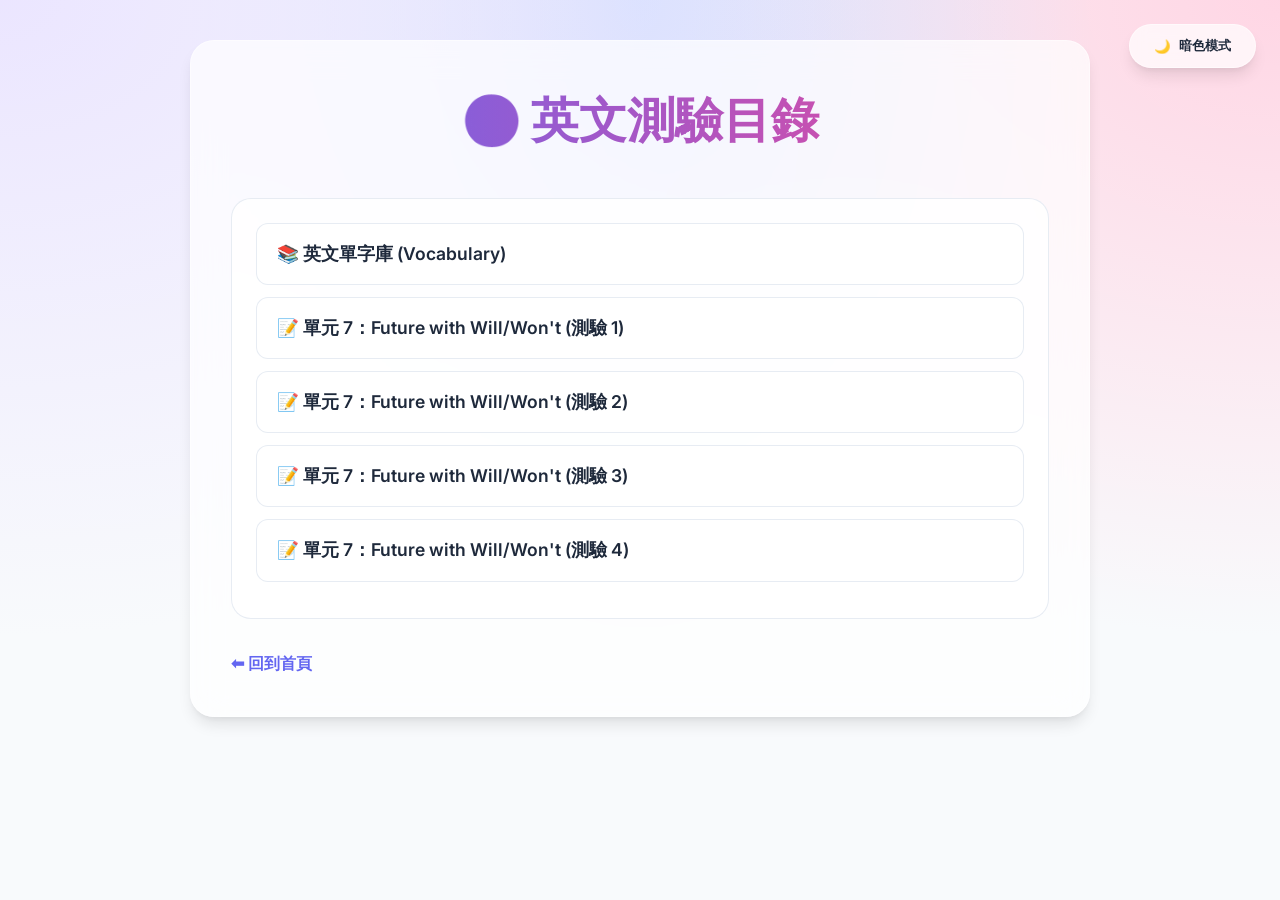
==== english.html @ 87b7e887 "Add English Unit 7 Quiz 4" ====
<!DOCTYPE html>
<html lang="zh-Hant">
<head>
    <meta charset="UTF-8">
    <meta name="viewport" content="width=device-width, initial-scale=1.0">
    <title>英文測驗索引</title>
    <link rel="stylesheet" href="style.css">
    <script>
        function toggleTheme() {
            const html = document.documentElement;
            const btn = document.getElementById('themeBtn');
            const currentTheme = html.getAttribute('data-theme');
            const newTheme = currentTheme === 'dark' ? 'light' : 'dark';
            html.setAttribute('data-theme', newTheme);
            btn.innerHTML = newTheme === 'dark' ? '<span>☀️</span> 亮色模式' : '<span>🌙</span> 暗色模式';
            localStorage.setItem('theme', newTheme);
        }

        window.addEventListener('DOMContentLoaded', function() {
            const savedTheme = localStorage.getItem('theme') || 'light';
            document.documentElement.setAttribute('data-theme', savedTheme);
            const btn = document.getElementById('themeBtn');
            if (savedTheme === 'dark') btn.innerHTML = '<span>☀️</span> 亮色模式';
        });
    </script>
</head>
<body>

<div class="theme-toggle">
    <button id="themeBtn" onclick="toggleTheme()"><span>🌙</span> 暗色模式</button>
</div>

<div class="container">
    <h1>🌍 英文測驗目錄</h1>
    
    <div class="unit-section">
        <ul>
            <li><a href="english_vocab.html" class="quiz-link">📚 英文單字庫 (Vocabulary)</a></li>
            <li><a href="english_unit7.html" class="quiz-link">📝 單元 7：Future with Will/Won't (測驗 1)</a></li>
            <li><a href="english_unit7_quiz2.html" class="quiz-link">📝 單元 7：Future with Will/Won't (測驗 2)</a></li>
            <li><a href="english_unit7_quiz3.html" class="quiz-link">📝 單元 7：Future with Will/Won't (測驗 3)</a></li>
            <li><a href="english_unit7_quiz4.html" class="quiz-link">📝 單元 7：Future with Will/Won't (測驗 4)</a></li>
        </ul>
    </div>

    <p><a href="index.html" style="text-decoration: none; font-weight: bold; color: var(--accent-primary);">⬅ 回到首頁</a></p>
</div>
</body>
</html>
---- style.css ----
@import url('https://fonts.googleapis.com/css2?family=Inter:wght@400;500;600;700&family=Outfit:wght@400;600;800&display=swap');

/* Modern Design Tokens */
:root {
    /* Color Palette */
    --accent-primary: #6366f1; /* Indigo */
    --accent-secondary: #ec4899; /* Pink */
    --accent-success: #10b981; /* Emerald */
    --accent-warning: #f59e0b; /* Amber */
    --accent-danger: #ef4444; /* Red */

    /* Light Mode */
    --bg-primary: #f8fafc;
    --bg-secondary: rgba(255, 255, 255, 0.8);
    --text-primary: #1e293b;
    --text-secondary: #64748b;
    --border-color: rgba(226, 232, 240, 0.8);
    --glass-bg: rgba(255, 255, 255, 0.7);
    --glass-border: rgba(255, 255, 255, 0.5);
    --shadow: 0 10px 15px -3px rgba(0, 0, 0, 0.1), 0 4px 6px -2px rgba(0, 0, 0, 0.05);
}

[data-theme="dark"] {
    /* Dark Mode */
    --bg-primary: #0f172a;
    --bg-secondary: rgba(30, 41, 59, 0.8);
    --text-primary: #f8fafc;
    --text-secondary: #94a3b8;
    --border-color: rgba(51, 65, 85, 0.8);
    --glass-bg: rgba(30, 41, 59, 0.7);
    --glass-border: rgba(255, 255, 255, 0.05);
    --shadow: 0 20px 25px -5px rgba(0, 0, 0, 0.3), 0 10px 10px -5px rgba(0, 0, 0, 0.04);
}

/* Global Styles */
* {
    margin: 0;
    padding: 0;
    box-sizing: border-box;
    transition: background-color 0.4s cubic-bezier(0.4, 0, 0.2, 1), 
                color 0.4s cubic-bezier(0.4, 0, 0.2, 1),
                border-color 0.4s cubic-bezier(0.4, 0, 0.2, 1),
                box-shadow 0.4s cubic-bezier(0.4, 0, 0.2, 1);
}

body {
    font-family: 'Inter', "Microsoft JhengHei", sans-serif;
    background-color: var(--bg-primary);
    background-image: radial-gradient(at 0% 0%, hsla(253,16%,7%,1) 0, transparent 50%), 
                      radial-gradient(at 50% 0%, hsla(225,39%,30%,1) 0, transparent 50%), 
                      radial-gradient(at 100% 0%, hsla(339,49%,30%,1) 0, transparent 50%);
    background-attachment: fixed;
    color: var(--text-primary);
    line-height: 1.6;
    min-height: 100vh;
    padding: 40px 20px;
}

[data-theme="light"] body {
    background-image: radial-gradient(at 0% 0%, hsla(253,100%,95%,1) 0, transparent 50%), 
                      radial-gradient(at 50% 0%, hsla(225,100%,92%,1) 0, transparent 50%), 
                      radial-gradient(at 100% 0%, hsla(339,100%,92%,1) 0, transparent 50%);
}

.container {
    max-width: 900px;
    margin: 0 auto;
    background: var(--glass-bg);
    backdrop-filter: blur(16px);
    -webkit-backdrop-filter: blur(16px);
    border: 1px solid var(--glass-border);
    padding: 40px;
    border-radius: 24px;
    box-shadow: var(--shadow);
}

h1, h2, h3 {
    font-family: 'Outfit', sans-serif;
    color: var(--text-primary);
    margin-bottom: 1.5rem;
}

h1 {
    font-size: 3rem;
    font-weight: 800;
    text-align: center;
    background: linear-gradient(to right, var(--accent-primary), var(--accent-secondary));
    -webkit-background-clip: text;
    background-clip: text;
    -webkit-text-fill-color: transparent;
    margin-bottom: 2.5rem;
}

/* Theme Toggle */
.theme-toggle {
    position: fixed;
    top: 24px;
    right: 24px;
    z-index: 1000;
}

#themeBtn {
    background: var(--glass-bg);
    backdrop-filter: blur(8px);
    border: 1px solid var(--glass-border);
    color: var(--text-primary);
    padding: 12px 24px;
    border-radius: 99px;
    font-weight: 600;
    cursor: pointer;
    box-shadow: var(--shadow);
    display: flex;
    align-items: center;
    gap: 8px;
}

#themeBtn:hover {
    transform: translateY(-2px);
    background: var(--bg-secondary);
}

/* Subjects Grid */
.subjects-grid {
    display: grid;
    grid-template-columns: repeat(auto-fit, minmax(260px, 1fr));
    gap: 24px;
}

.subject-card {
    position: relative;
    padding: 40px 30px;
    border-radius: 20px;
    text-align: center;
    text-decoration: none;
    color: white;
    overflow: hidden;
    transition: transform 0.4s cubic-bezier(0.175, 0.885, 0.32, 1.275);
}

.subject-card::before {
    content: '';
    position: absolute;
    top: 0;
    left: 0;
    width: 100%;
    height: 100%;
    background: linear-gradient(135deg, rgba(255,255,255,0.2), transparent);
    z-index: 1;
}

.subject-card:hover {
    transform: translateY(-12px);
    box-shadow: 0 20px 40px rgba(0,0,0,0.2);
}

.science-card { background: linear-gradient(135deg, #f43f5e, #be123c); }
.english-card { background: linear-gradient(135deg, #f59e0b, #b45309); }
.math-card { background: linear-gradient(135deg, #10b981, #047857); }
.society-card { background: linear-gradient(135deg, #6366f1, #4338ca); }

.subject-card h2 {
    color: white;
    font-size: 2.5rem;
    margin-bottom: 0.5rem;
    z-index: 2;
    position: relative;
}

.subject-card p {
    font-weight: 500;
    opacity: 0.9;
    z-index: 2;
    position: relative;
}

/* Unit Sections and Quiz Links */
.unit-section {
    margin-bottom: 32px;
    padding: 24px;
    background: var(--bg-secondary);
    border: 1px solid var(--border-color);
    border-radius: 20px;
}

.unit-title {
    font-size: 1.4rem;
    font-weight: 700;
    margin-bottom: 20px;
    color: var(--accent-primary);
    border-bottom: 2px solid var(--border-color);
    padding-bottom: 10px;
}

.unit-section ul {
    list-style: none;
}

.quiz-link {
    display: block;
    padding: 16px 20px;
    margin-bottom: 12px;
    background: var(--glass-bg);
    border: 1px solid var(--border-color);
    border-radius: 12px;
    text-decoration: none;
    color: var(--text-primary);
    font-weight: 600;
    font-size: 1.1rem;
    transition: all 0.3s ease;
}

.quiz-link:hover {
    transform: translateX(8px);
    border-color: var(--accent-primary);
    background: var(--bg-primary);
    box-shadow: var(--shadow);
}

.back-home {
    display: inline-block;
    margin-top: 20px;
    text-decoration: none;
    font-weight: bold;
    color: var(--accent-primary);
    transition: opacity 0.2s;
}

.back-home:hover {
    opacity: 0.7;
}

/* Quiz Styles */
.question {
    background: var(--bg-primary);
    padding: 24px;
    border-radius: 16px;
    margin-bottom: 24px;
    border: 1px solid var(--border-color);
}

.question p {
    font-size: 1.25rem;
    font-weight: 600;
}

.options li {
    list-style: none;
    margin: 12px 0;
}

.options label {
    display: flex;
    align-items: center;
    padding: 16px 24px;
    background: var(--bg-secondary);
    border: 1px solid var(--border-color);
    border-radius: 12px;
    cursor: pointer;
    transition: all 0.2s ease;
    font-size: 1.15rem;
}

.options label:hover {
    border-color: var(--accent-primary);
    background: var(--bg-primary);
}

.options input[type="radio"]:checked + span {
    color: var(--accent-primary);
    font-weight: 600;
}

button#submitBtn {
    background: linear-gradient(to right, var(--accent-primary), var(--accent-secondary));
    color: white;
    border: none;
    padding: 18px;
    border-radius: 16px;
    font-size: 1.1rem;
    font-weight: 700;
    width: 100%;
    cursor: pointer;
    box-shadow: 0 10px 20px -5px rgba(99, 102, 241, 0.4);
}

button#submitBtn:hover {
    transform: scale(1.02);
    box-shadow: 0 15px 30px -5px rgba(99, 102, 241, 0.5);
}

#result {
    margin-top: 40px;
    padding: 30px;
    border-radius: 20px;
    background: var(--glass-bg);
    border: 2px solid var(--accent-primary);
}

.history-item {
    background: var(--bg-primary);
    padding: 20px;
    border-radius: 16px;
    margin-bottom: 16px;
    border: 1px solid var(--border-color);
}

/* Responsive */
@media (max-width: 640px) {
    body { padding: 20px 10px; }
    .container { padding: 24px; border-radius: 20px; }
    h1 { font-size: 2.2rem; }
    .theme-toggle { top: 12px; right: 12px; }
    #themeBtn { padding: 8px 16px; font-size: 0.9rem; }
}
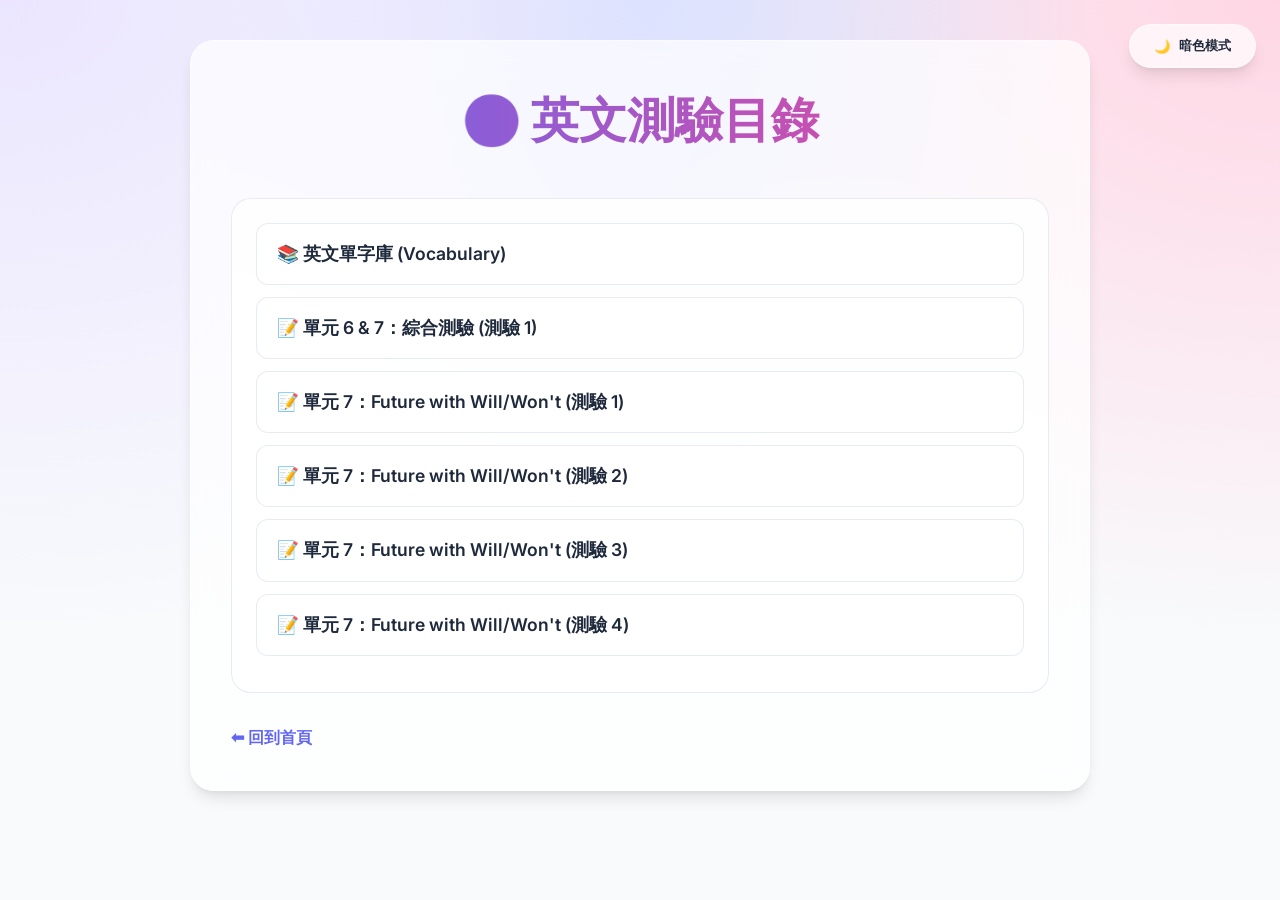
==== commit cd8ccd34: "Add English Unit 6&7 comprehensive quiz" ====
--- a/english.html
+++ b/english.html
@@ -36,6 +36,7 @@
     <div class="unit-section">
         <ul>
             <li><a href="english_vocab.html" class="quiz-link">📚 英文單字庫 (Vocabulary)</a></li>
+            <li><a href="english_unit6_7_quiz1.html" class="quiz-link">📝 單元 6 & 7：綜合測驗 (測驗 1)</a></li>
             <li><a href="english_unit7.html" class="quiz-link">📝 單元 7：Future with Will/Won't (測驗 1)</a></li>
             <li><a href="english_unit7_quiz2.html" class="quiz-link">📝 單元 7：Future with Will/Won't (測驗 2)</a></li>
             <li><a href="english_unit7_quiz3.html" class="quiz-link">📝 單元 7：Future with Will/Won't (測驗 3)</a></li>
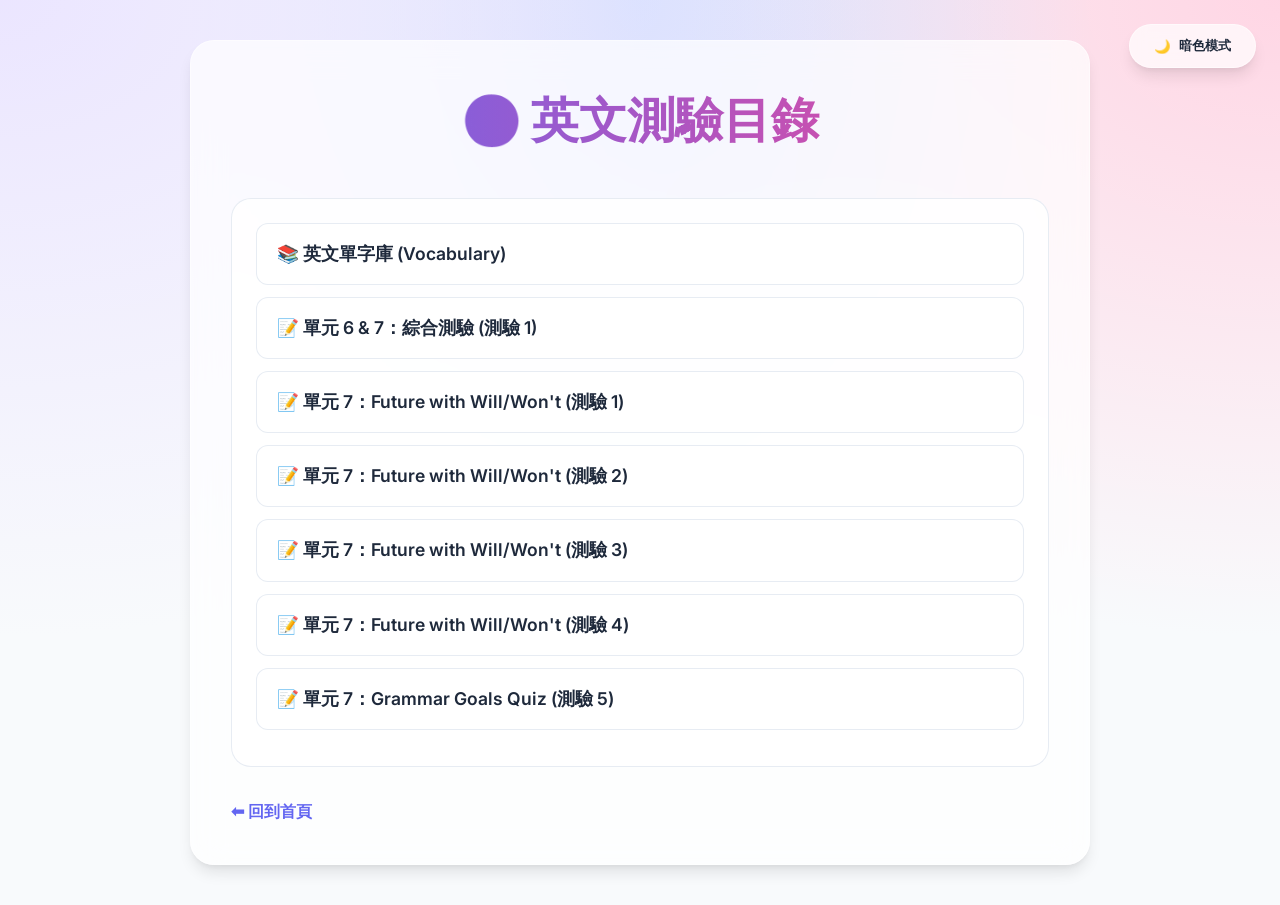
==== commit b90ef386: "Add Unit 7 Grammar Goals quiz" ====
--- a/english.html
+++ b/english.html
@@ -41,6 +41,7 @@
             <li><a href="english_unit7_quiz2.html" class="quiz-link">📝 單元 7：Future with Will/Won't (測驗 2)</a></li>
             <li><a href="english_unit7_quiz3.html" class="quiz-link">📝 單元 7：Future with Will/Won't (測驗 3)</a></li>
             <li><a href="english_unit7_quiz4.html" class="quiz-link">📝 單元 7：Future with Will/Won't (測驗 4)</a></li>
+            <li><a href="english_unit7_quiz5.html" class="quiz-link">📝 單元 7：Grammar Goals Quiz (測驗 5)</a></li>
         </ul>
     </div>
 
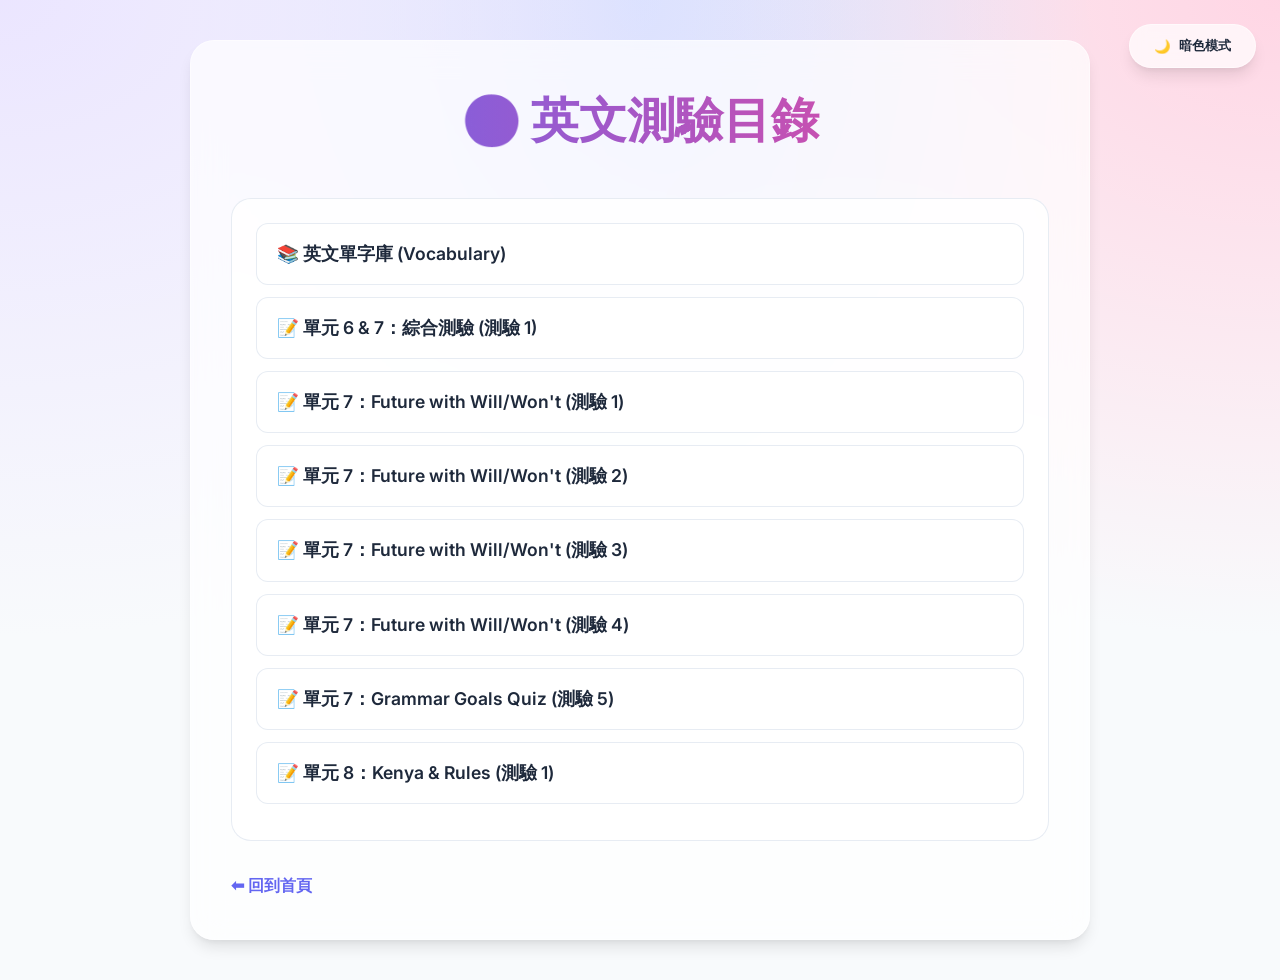
==== commit 1b74011e: "englishunit8" ====
--- a/english.html
+++ b/english.html
@@ -42,6 +42,7 @@
             <li><a href="english_unit7_quiz3.html" class="quiz-link">📝 單元 7：Future with Will/Won't (測驗 3)</a></li>
             <li><a href="english_unit7_quiz4.html" class="quiz-link">📝 單元 7：Future with Will/Won't (測驗 4)</a></li>
             <li><a href="english_unit7_quiz5.html" class="quiz-link">📝 單元 7：Grammar Goals Quiz (測驗 5)</a></li>
+            <li><a href="english_unit8_quiz1.html" class="quiz-link">📝 單元 8：Kenya & Rules (測驗 1)</a></li>
         </ul>
     </div>
 
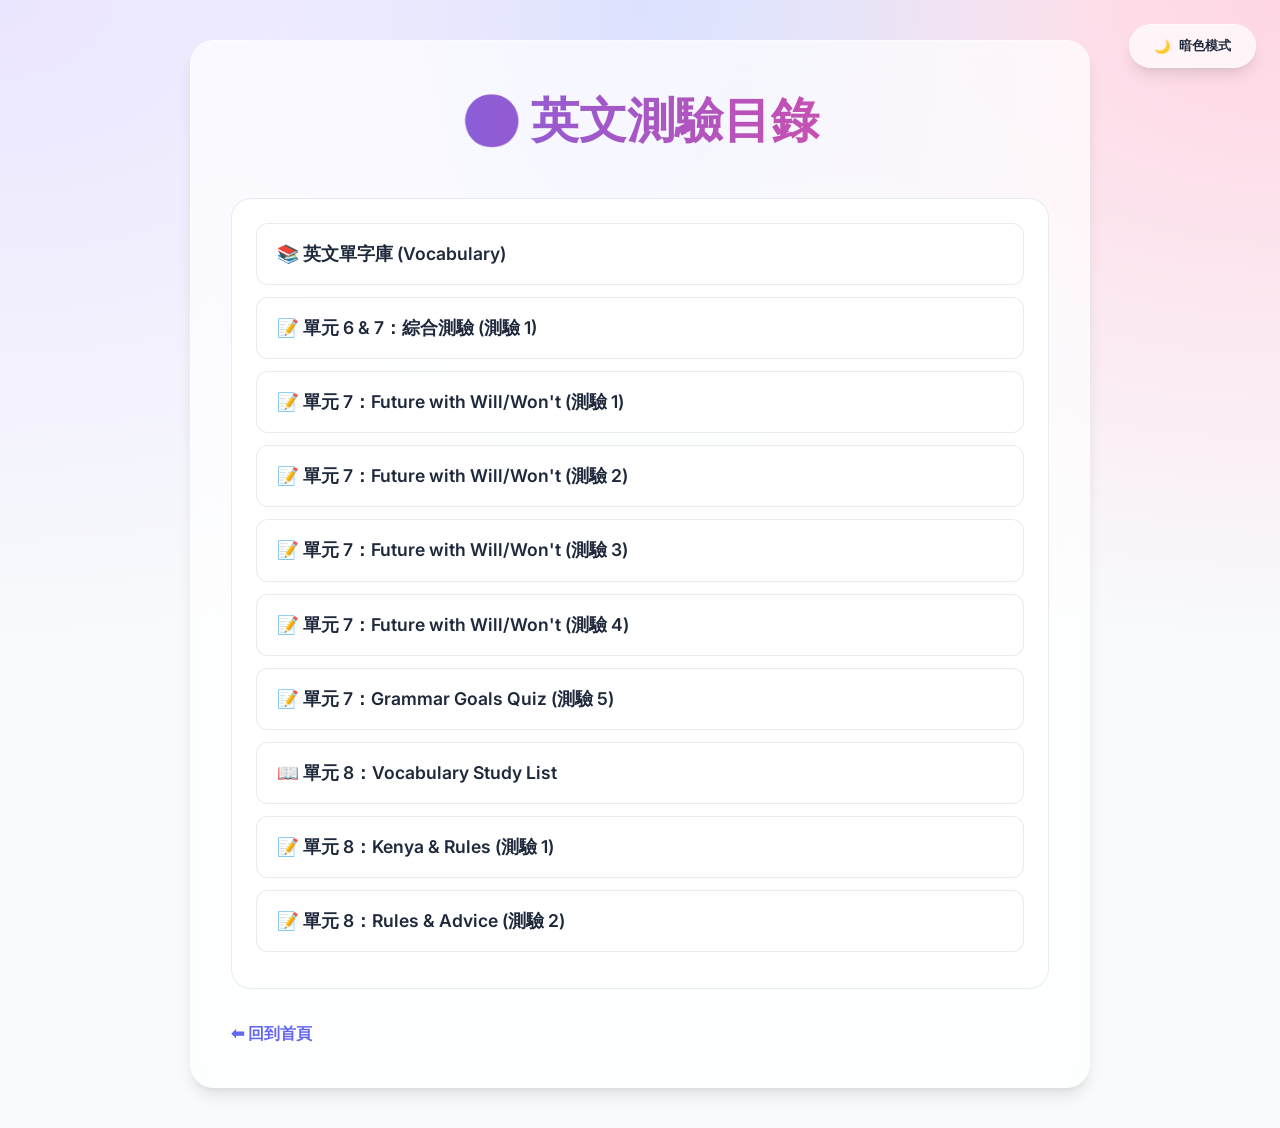
==== commit 3143e120: "b" ====
--- a/english.html
+++ b/english.html
@@ -42,7 +42,9 @@
             <li><a href="english_unit7_quiz3.html" class="quiz-link">📝 單元 7：Future with Will/Won't (測驗 3)</a></li>
             <li><a href="english_unit7_quiz4.html" class="quiz-link">📝 單元 7：Future with Will/Won't (測驗 4)</a></li>
             <li><a href="english_unit7_quiz5.html" class="quiz-link">📝 單元 7：Grammar Goals Quiz (測驗 5)</a></li>
-            <li><a href="english_unit8_quiz1.html" class="quiz-link">📝 單元 8：Kenya & Rules (測驗 1)</a></li>
+            <li><a href="english_unit8_vocab.html" class="quiz-link">📖 單元 8：Vocabulary Study List</a></li>
+            <li><a href="english_unit8_quiz1.html" class="quiz-link">📝 單元 8：Kenya &amp; Rules (測驗 1)</a></li>
+            <li><a href="english_unit8_quiz2.html" class="quiz-link">📝 單元 8：Rules &amp; Advice (測驗 2)</a></li>
         </ul>
     </div>
 
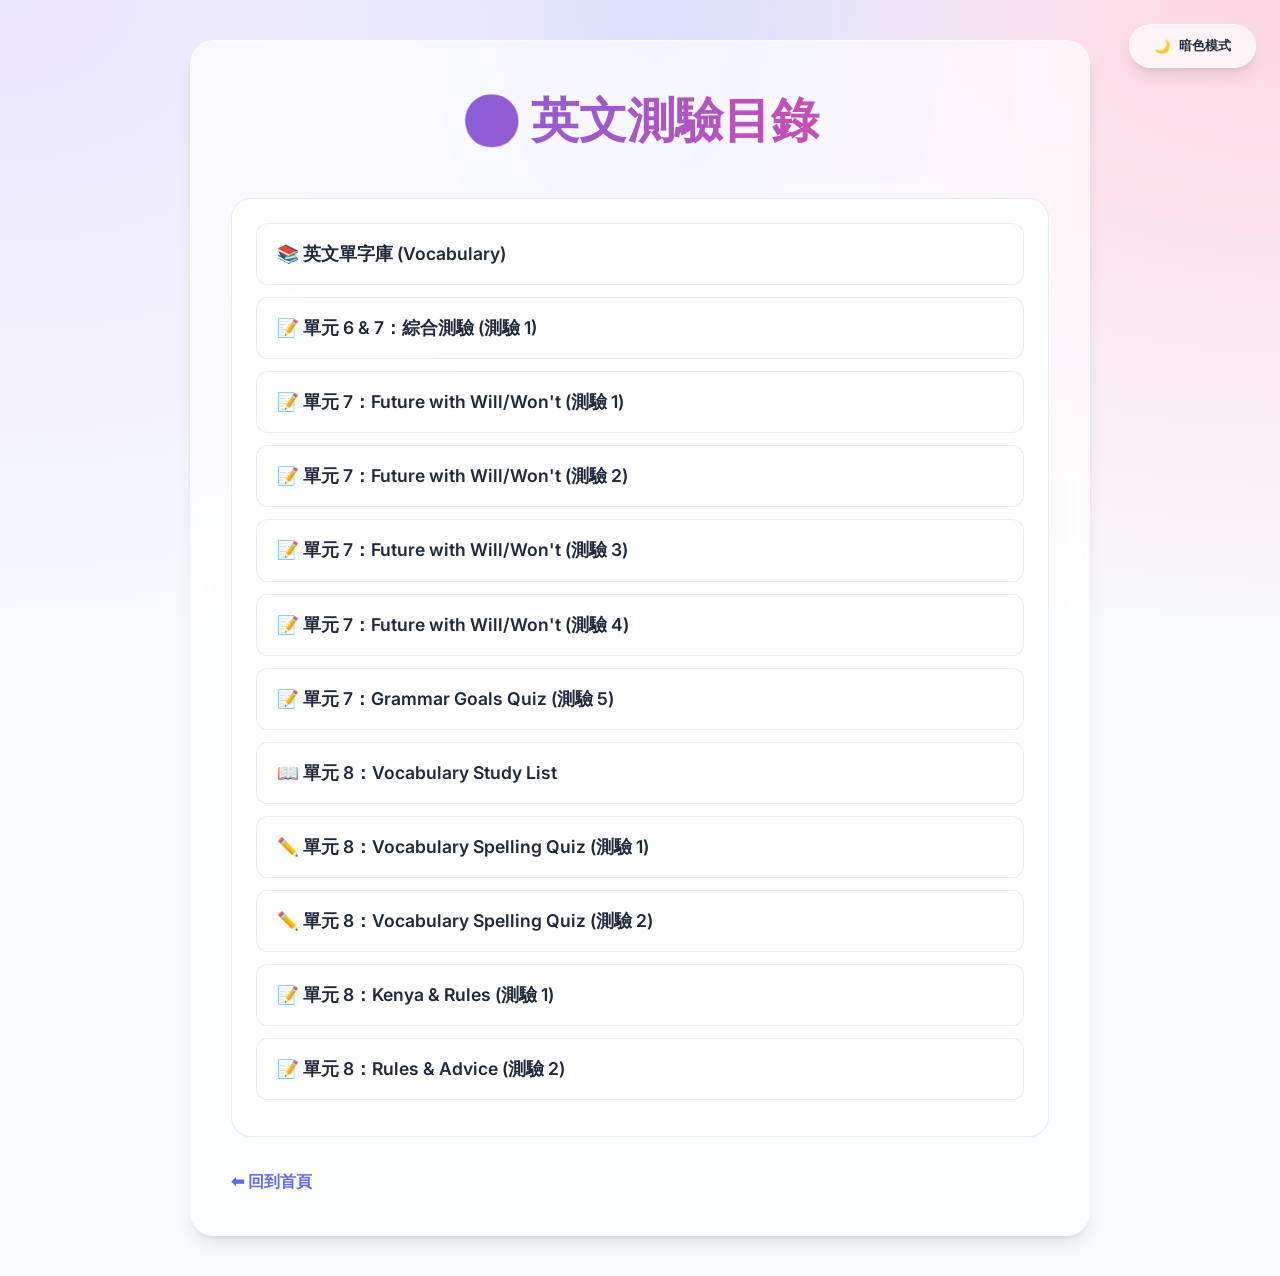
==== commit 751bfec0: "a" ====
--- a/english.html
+++ b/english.html
@@ -43,6 +43,8 @@
             <li><a href="english_unit7_quiz4.html" class="quiz-link">📝 單元 7：Future with Will/Won't (測驗 4)</a></li>
             <li><a href="english_unit7_quiz5.html" class="quiz-link">📝 單元 7：Grammar Goals Quiz (測驗 5)</a></li>
             <li><a href="english_unit8_vocab.html" class="quiz-link">📖 單元 8：Vocabulary Study List</a></li>
+            <li><a href="english_unit8_vocab_quiz1.html" class="quiz-link">✏️ 單元 8：Vocabulary Spelling Quiz (測驗 1)</a></li>
+            <li><a href="english_unit8_vocab_quiz2.html" class="quiz-link">✏️ 單元 8：Vocabulary Spelling Quiz (測驗 2)</a></li>
             <li><a href="english_unit8_quiz1.html" class="quiz-link">📝 單元 8：Kenya &amp; Rules (測驗 1)</a></li>
             <li><a href="english_unit8_quiz2.html" class="quiz-link">📝 單元 8：Rules &amp; Advice (測驗 2)</a></li>
         </ul>
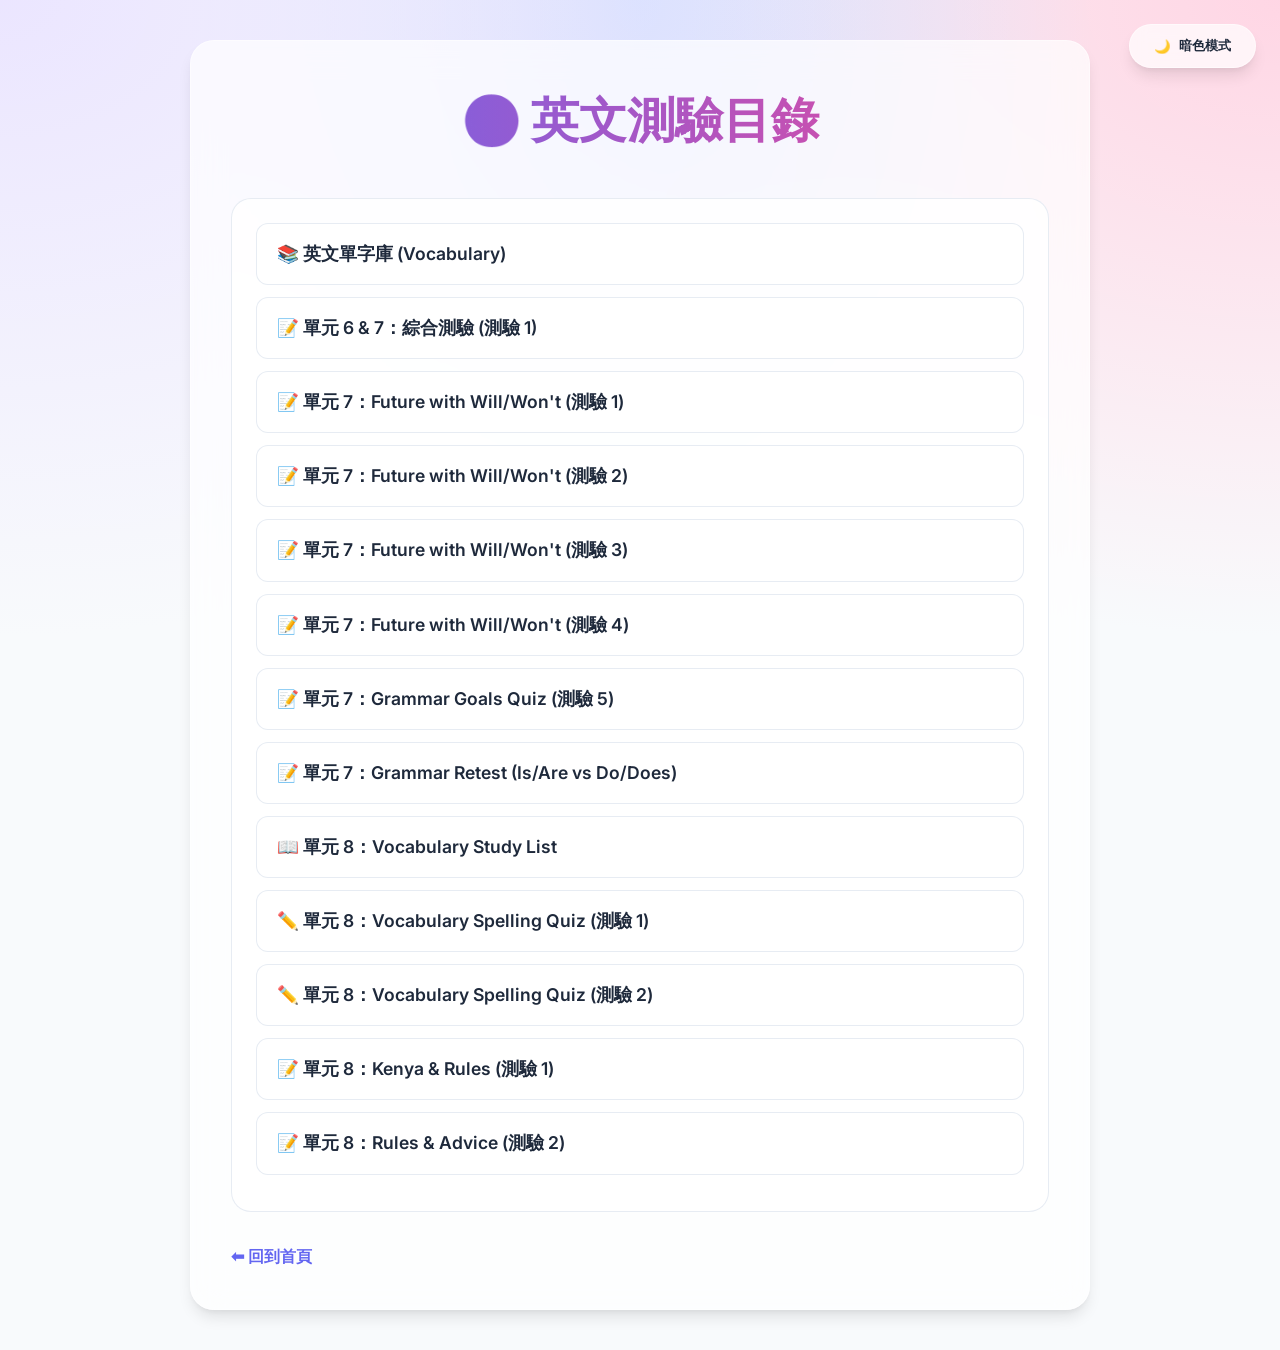
==== commit 2ca76762: "Add English Unit 7 Grammar Quiz Retest 1 and update english index" ====
--- a/english.html
+++ b/english.html
@@ -42,6 +42,7 @@
             <li><a href="english_unit7_quiz3.html" class="quiz-link">📝 單元 7：Future with Will/Won't (測驗 3)</a></li>
             <li><a href="english_unit7_quiz4.html" class="quiz-link">📝 單元 7：Future with Will/Won't (測驗 4)</a></li>
             <li><a href="english_unit7_quiz5.html" class="quiz-link">📝 單元 7：Grammar Goals Quiz (測驗 5)</a></li>
+            <li><a href="english_unit7_grammar_quiz_retest1.html" class="quiz-link">📝 單元 7：Grammar Retest (Is/Are vs Do/Does)</a></li>
             <li><a href="english_unit8_vocab.html" class="quiz-link">📖 單元 8：Vocabulary Study List</a></li>
             <li><a href="english_unit8_vocab_quiz1.html" class="quiz-link">✏️ 單元 8：Vocabulary Spelling Quiz (測驗 1)</a></li>
             <li><a href="english_unit8_vocab_quiz2.html" class="quiz-link">✏️ 單元 8：Vocabulary Spelling Quiz (測驗 2)</a></li>
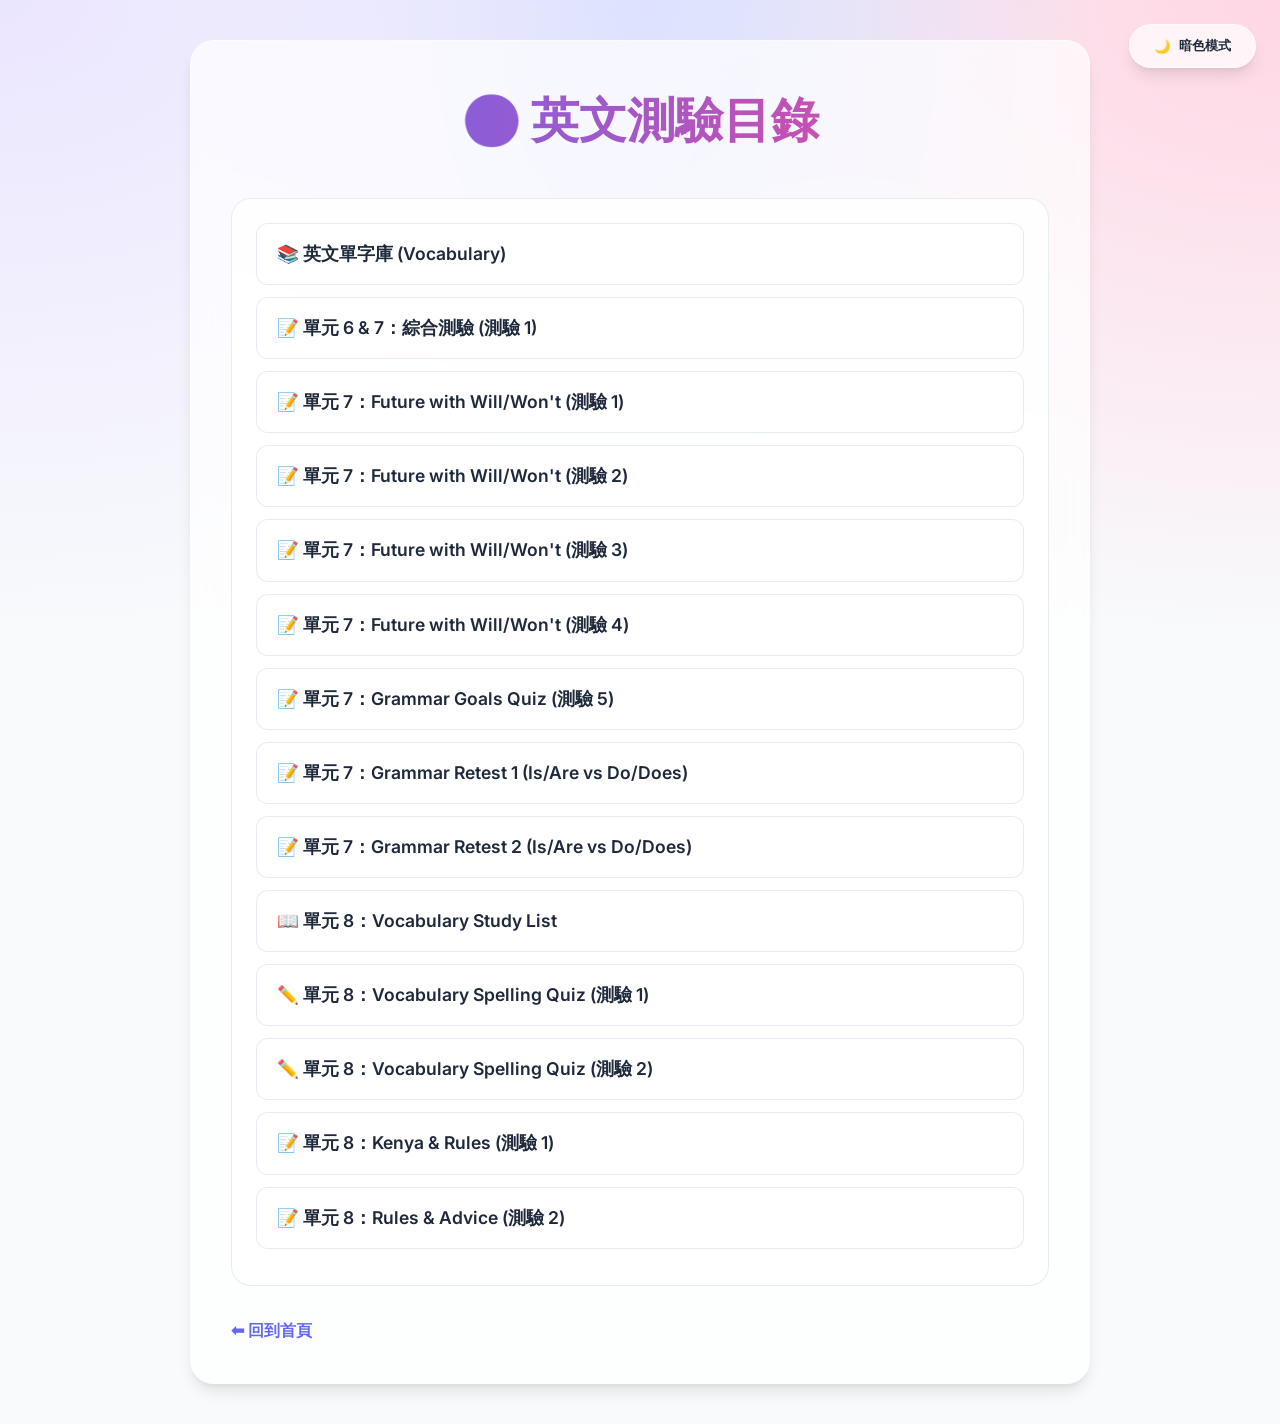
==== commit 6d322ce7: "Add English Unit 7 Grammar Quiz Retest 2" ====
--- a/english.html
+++ b/english.html
@@ -42,7 +42,8 @@
             <li><a href="english_unit7_quiz3.html" class="quiz-link">📝 單元 7：Future with Will/Won't (測驗 3)</a></li>
             <li><a href="english_unit7_quiz4.html" class="quiz-link">📝 單元 7：Future with Will/Won't (測驗 4)</a></li>
             <li><a href="english_unit7_quiz5.html" class="quiz-link">📝 單元 7：Grammar Goals Quiz (測驗 5)</a></li>
-            <li><a href="english_unit7_grammar_quiz_retest1.html" class="quiz-link">📝 單元 7：Grammar Retest (Is/Are vs Do/Does)</a></li>
+            <li><a href="english_unit7_grammar_quiz_retest1.html" class="quiz-link">📝 單元 7：Grammar Retest 1 (Is/Are vs Do/Does)</a></li>
+            <li><a href="english_unit7_grammar_quiz_retest2.html" class="quiz-link">📝 單元 7：Grammar Retest 2 (Is/Are vs Do/Does)</a></li>
             <li><a href="english_unit8_vocab.html" class="quiz-link">📖 單元 8：Vocabulary Study List</a></li>
             <li><a href="english_unit8_vocab_quiz1.html" class="quiz-link">✏️ 單元 8：Vocabulary Spelling Quiz (測驗 1)</a></li>
             <li><a href="english_unit8_vocab_quiz2.html" class="quiz-link">✏️ 單元 8：Vocabulary Spelling Quiz (測驗 2)</a></li>
